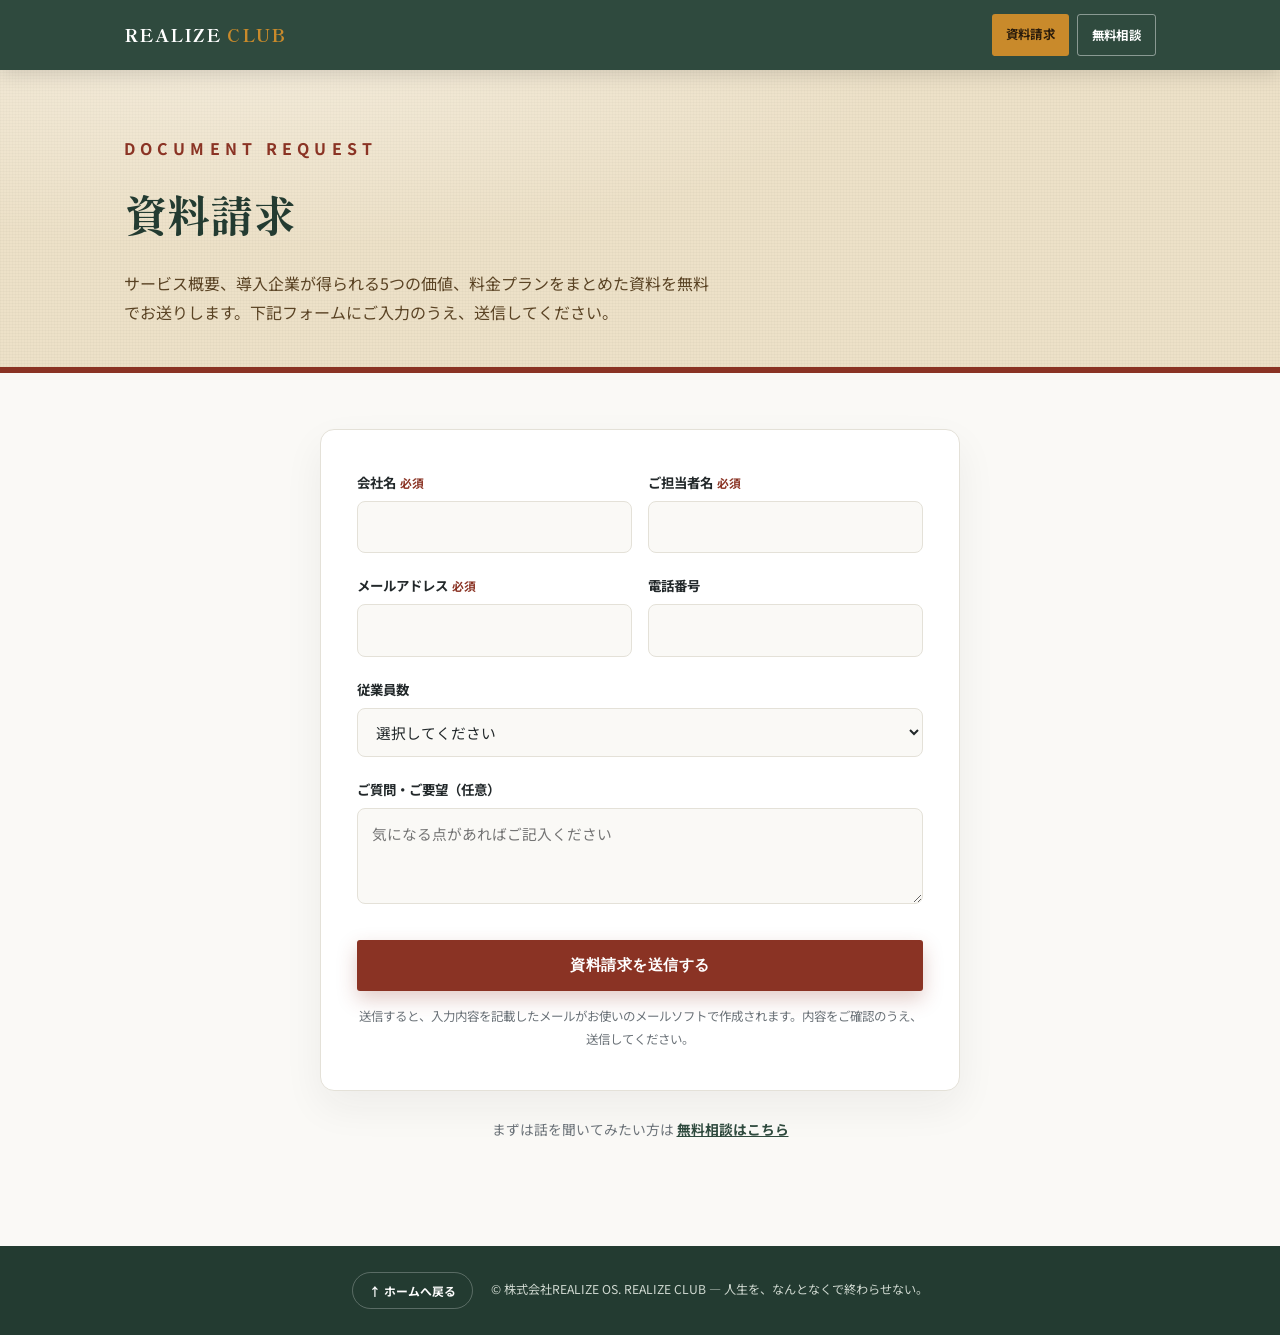
==== document-request.html @ 05f9bee9 "Split 資料請求 and 無料相談 into separate pages, add footer home button - Extract shared header/button/foote" ====
<!doctype html>
<html lang="ja"><head><meta charset="utf-8">
<meta name="viewport" content="width=device-width,initial-scale=1,viewport-fit=cover">
<meta name="description" content="REALIZE CLUBのサービス資料を無料でお送りします。">
<meta name="theme-color" content="#2f4a3e">
<title>資料請求 | REALIZE CLUB</title>
<link rel="preconnect" href="https://fonts.googleapis.com">
<link rel="preconnect" href="https://fonts.gstatic.com" crossorigin>
<link href="https://fonts.googleapis.com/css2?family=Shippori+Mincho+B1:wght@500;700;800&family=Noto+Sans+JP:wght@400;500;700;900&display=swap" rel="stylesheet">
<link rel="stylesheet" href="assets/site.css">
</head>

<body>

<header class="siteheader">
  <div class="in">
    <a class="logo" href="realize-club.html">REALIZE <span>CLUB</span></a>
    <div class="ctas">
      <a class="cta doc" href="document-request.html">資料請求</a>
      <a class="cta talk" href="consultation.html">無料相談</a>
    </div>
  </div>
</header>

<section class="page-hero">
  <div class="wrap">
    <p class="eyebrow">DOCUMENT REQUEST</p>
    <h1>資料請求</h1>
    <p>サービス概要、導入企業が得られる5つの価値、料金プランをまとめた資料を無料でお送りします。下記フォームにご入力のうえ、送信してください。</p>
  </div>
</section>

<section class="form-wrap modern">
  <div class="wrap">
    <form class="form-card" id="doc-form">
      <div class="field-row">
        <div class="field">
          <label for="company">会社名<span class="req">必須</span></label>
          <input type="text" id="company" name="company" required autocomplete="organization">
        </div>
        <div class="field">
          <label for="name">ご担当者名<span class="req">必須</span></label>
          <input type="text" id="name" name="name" required autocomplete="name">
        </div>
      </div>
      <div class="field-row">
        <div class="field">
          <label for="email">メールアドレス<span class="req">必須</span></label>
          <input type="email" id="email" name="email" required autocomplete="email">
        </div>
        <div class="field">
          <label for="tel">電話番号</label>
          <input type="tel" id="tel" name="tel" autocomplete="tel">
        </div>
      </div>
      <div class="field">
        <label for="employees">従業員数</label>
        <select id="employees" name="employees">
          <option value="">選択してください</option>
          <option>1〜9名</option>
          <option>10〜49名</option>
          <option>50〜99名</option>
          <option>100〜299名</option>
          <option>300名以上</option>
        </select>
      </div>
      <div class="field">
        <label for="message">ご質問・ご要望（任意）</label>
        <textarea id="message" name="message" placeholder="気になる点があればご記入ください"></textarea>
      </div>
      <div class="form-actions">
        <button type="submit" class="btn btn-primary">資料請求を送信する</button>
      </div>
      <p class="form-note">送信すると、入力内容を記載したメールがお使いのメールソフトで作成されます。内容をご確認のうえ、送信してください。</p>
    </form>
    <p class="cross-link">まずは話を聞いてみたい方は <a href="consultation.html">無料相談はこちら</a></p>
  </div>
</section>

<footer>
  <div class="wrap footer-in">
    <a class="home-btn" href="realize-club.html">↑ ホームへ戻る</a>
    <p style="margin:0">© 株式会社REALIZE OS. REALIZE CLUB — 人生を、なんとなくで終わらせない。</p>
  </div>
</footer>

<script>
document.getElementById('doc-form').addEventListener('submit', function(e){
  e.preventDefault();
  var f = e.target;
  var lines = [
    '会社名：' + f.company.value,
    'ご担当者名：' + f.name.value,
    'メールアドレス：' + f.email.value,
    '電話番号：' + (f.tel.value || '未記入'),
    '従業員数：' + (f.employees.value || '未記入'),
    'ご質問・ご要望：' + (f.message.value || 'なし')
  ];
  var subject = encodeURIComponent('【資料請求】REALIZE CLUB');
  var body = encodeURIComponent(lines.join('\n'));
  window.location.href = 'mailto:info@realize-os.co.jp?subject=' + subject + '&body=' + body;
});
</script>

</body></html>
---- assets/site.css ----
/* ===== REALIZE CLUB — 共通スタイル（トークン／ヘッダー／ボタン／フッター） ===== */
:root{
  --showa-bg:#ede1c8;--showa-bg2:#e4d5b0;--showa-ink:#3b2a1e;--showa-line:#c9a55c;
  --green:#2f4a3e;--green-d:#233b31;--enji:#8a3324;--mustard:#c98a2b;
  --paper:#f6efe0;
  --modern-bg:#faf9f6;--modern-ink:#22282a;--modern-muted:#6b7278;--modern-line:#e4e1d8;
  --accent:#2f4a3e;--accent-l:#4c715f;
}
*{box-sizing:border-box}
html{scroll-behavior:smooth}
body{margin:0;background:var(--modern-bg);color:var(--modern-ink);
  font-family:"Noto Sans JP",sans-serif;line-height:1.8;-webkit-text-size-adjust:100%}
h1,h2,h3,.mincho{font-family:"Shippori Mincho B1",serif}
img{max-width:100%;display:block}
a{color:inherit}
.wrap{max-width:1080px;margin:0 auto;padding:0 24px}
.eyebrow{display:inline-block;font-size:.72rem;letter-spacing:.32em;font-weight:700}

/* ヘッダー */
.siteheader{position:sticky;top:0;z-index:50;background:var(--green);color:#fff;
  box-shadow:0 4px 18px #0002}
.siteheader .in{display:flex;align-items:center;justify-content:space-between;gap:14px;
  padding:14px 24px;max-width:1080px;margin:0 auto}
.siteheader .logo{font-family:"Shippori Mincho B1",serif;font-weight:800;font-size:1.1rem;
  letter-spacing:.06em;color:#fff;text-decoration:none;white-space:nowrap}
.siteheader .logo span{color:var(--mustard)}
.siteheader .ctas{display:flex;gap:8px}
.siteheader .cta{font-weight:700;font-size:.78rem;padding:9px 14px;border-radius:3px;
  text-decoration:none;letter-spacing:.02em;white-space:nowrap}
.siteheader .cta.doc{background:var(--mustard);color:#2a1c0c}
.siteheader .cta.talk{background:transparent;color:#fff;border:1px solid #ffffff70}

/* ボタン */
.btn{display:inline-block;font-weight:700;padding:15px 30px;border-radius:3px;text-decoration:none;
  font-size:.95rem;letter-spacing:.03em;transition:transform .15s}
.btn:hover{transform:translateY(-2px)}
.btn-primary{background:var(--enji);color:#fff;box-shadow:0 8px 20px #8a332440}
.btn-secondary{background:var(--green-d);color:#fff;box-shadow:0 8px 20px #233b3140}
.btn-ghost{background:transparent;border:2px solid var(--green-d);color:var(--green-d)}

/* モダン見出し（共通） */
.modern{background:var(--modern-bg)}
.section{padding:76px 0}
.section.alt{background:#fff;border-top:1px solid var(--modern-line);border-bottom:1px solid var(--modern-line)}
.m-eyebrow{color:var(--accent);letter-spacing:.28em;font-size:.72rem;font-weight:700}
.m-h2{font-size:clamp(1.5rem,3.2vw,2.15rem);margin:.35em 0 .5em;color:var(--modern-ink);font-weight:900}
.m-lead{color:var(--modern-muted);max-width:640px;font-size:1rem;margin:0 0 44px}

/* フッター */
footer{background:var(--green-d);color:#cfd8d0;padding:26px 0;font-size:.76rem}
footer .footer-in{display:flex;align-items:center;justify-content:center;gap:18px;flex-wrap:wrap;text-align:center}
footer .home-btn{display:inline-flex;align-items:center;gap:6px;color:#fff;font-weight:700;
  text-decoration:none;border:1px solid #ffffff40;border-radius:20px;padding:7px 16px;font-size:.74rem}
footer .home-btn:hover{border-color:#ffffff90}

@media(max-width:560px){
  .siteheader .logo{font-size:.95rem}
  .siteheader .cta{padding:8px 12px;font-size:.72rem}
}

/* ===== フォームページ共通（資料請求／無料相談） ===== */
.page-hero{padding:64px 0 40px;border-bottom:6px solid var(--enji);position:relative;
  background-color:var(--showa-bg);
  background-image:radial-gradient(ellipse at 20% -10%, #ffffff55 0%, transparent 45%),
    repeating-linear-gradient(0deg, #00000006 0 1px, transparent 1px 3px),
    repeating-linear-gradient(90deg, #00000005 0 1px, transparent 1px 3px);
  color:var(--showa-ink)}
.page-hero .eyebrow{color:var(--enji);margin-bottom:12px}
.page-hero h1{font-size:clamp(1.8rem,4.6vw,2.7rem);margin:0 0 16px;color:var(--green-d)}
.page-hero p{font-size:1rem;color:#5a4324;max-width:600px;margin:0}

.form-wrap{padding:56px 0 90px}
.form-card{max-width:640px;margin:0 auto;background:#fff;border:1px solid var(--modern-line);
  border-radius:14px;padding:40px 36px;box-shadow:0 16px 40px #22282a0f}
.field{margin-bottom:20px}
.field label{display:block;font-size:.84rem;font-weight:700;color:var(--modern-ink);margin-bottom:7px}
.field label .req{color:var(--enji);font-weight:700;margin-left:4px;font-size:.74rem}
.field input,.field textarea,.field select{width:100%;border:1px solid var(--modern-line);
  border-radius:8px;padding:12px 14px;font:inherit;font-size:.92rem;color:var(--modern-ink);
  background:var(--modern-bg)}
.field input:focus,.field textarea:focus,.field select:focus{outline:2px solid var(--accent-l);outline-offset:1px}
.field textarea{resize:vertical;min-height:96px}
.field-row{display:grid;grid-template-columns:1fr 1fr;gap:16px}
.form-actions{margin-top:28px}
.form-actions .btn{width:100%;text-align:center;border:0;cursor:pointer}
.form-note{margin:14px 0 0;font-size:.78rem;color:var(--modern-muted);text-align:center}
.cross-link{text-align:center;margin-top:26px;font-size:.86rem;color:var(--modern-muted)}
.cross-link a{color:var(--accent);font-weight:700;text-decoration:underline}

@media(max-width:560px){
  .field-row{grid-template-columns:1fr}
  .form-card{padding:30px 22px}
}
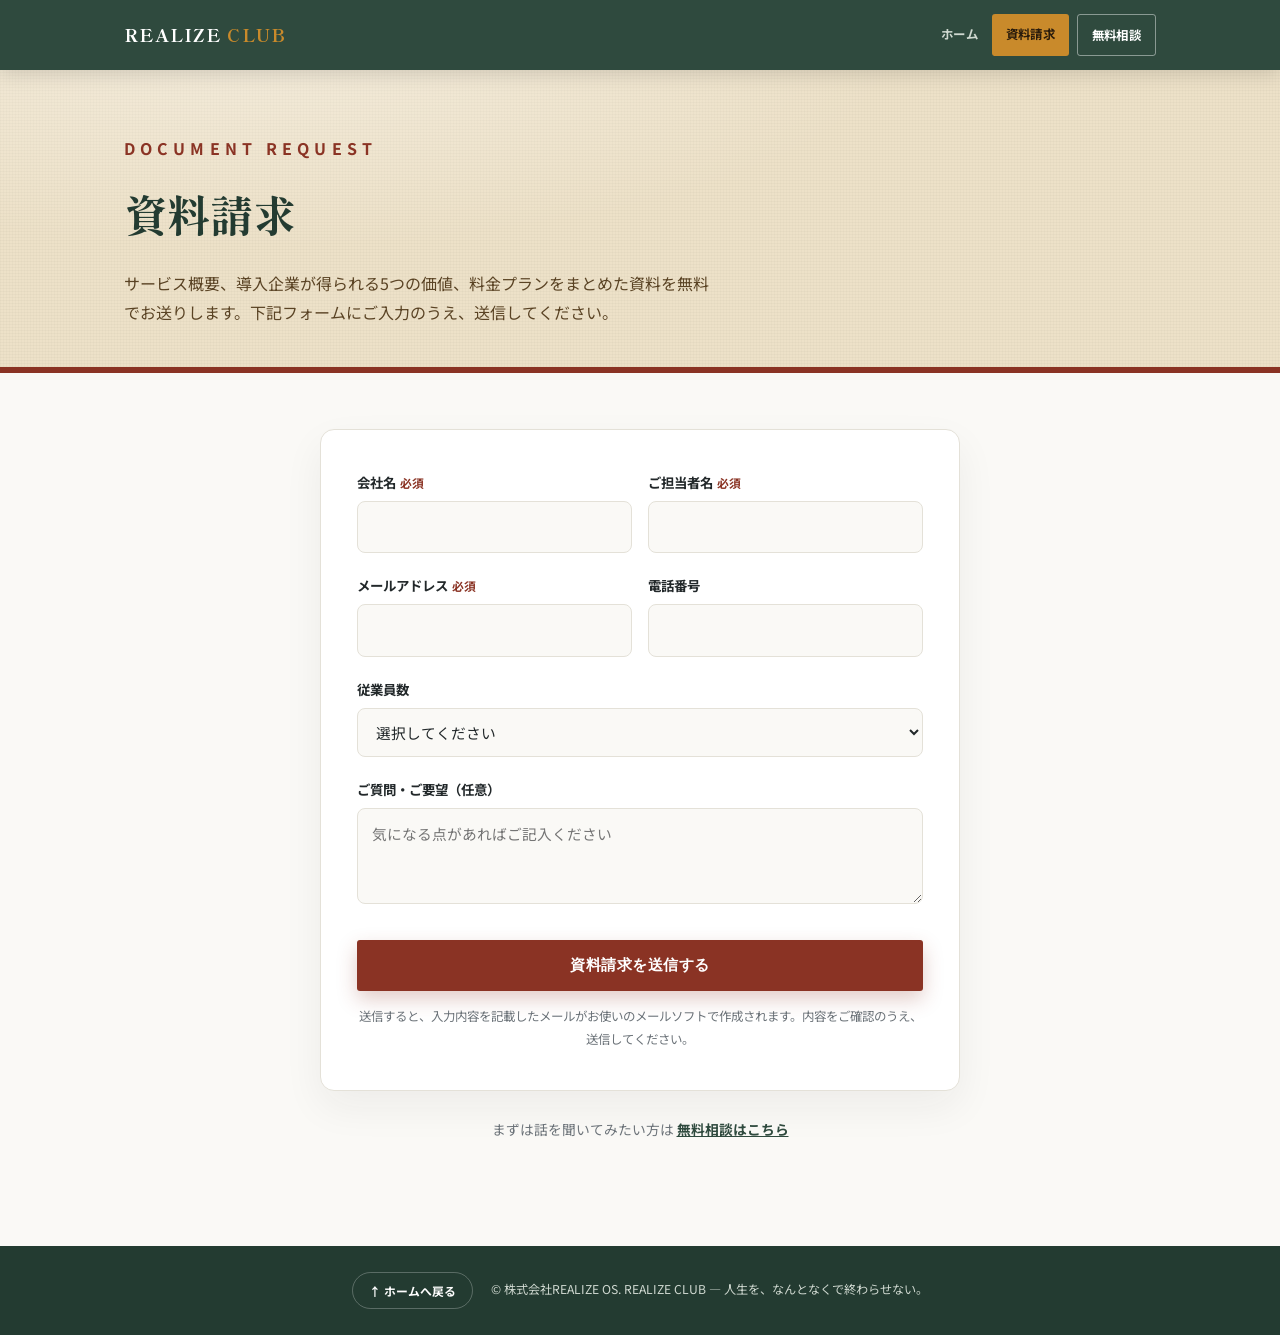
==== commit c9f130ac: "Add explicit ホーム link to the header on every page The header previously relied on the logo click to " ====
--- a/document-request.html
+++ b/document-request.html
@@ -16,6 +16,7 @@
   <div class="in">
     <a class="logo" href="realize-club.html">REALIZE <span>CLUB</span></a>
     <div class="ctas">
+      <a class="cta home" href="realize-club.html">ホーム</a>
       <a class="cta doc" href="document-request.html">資料請求</a>
       <a class="cta talk" href="consultation.html">無料相談</a>
     </div>
--- a/assets/site.css
+++ b/assets/site.css
@@ -27,6 +27,7 @@
 .siteheader .ctas{display:flex;gap:8px}
 .siteheader .cta{font-weight:700;font-size:.78rem;padding:9px 14px;border-radius:3px;
   text-decoration:none;letter-spacing:.02em;white-space:nowrap}
+.siteheader .cta.home{background:transparent;color:#cfd8d0;padding-left:6px;padding-right:6px}
 .siteheader .cta.doc{background:var(--mustard);color:#2a1c0c}
 .siteheader .cta.talk{background:transparent;color:#fff;border:1px solid #ffffff70}
 
